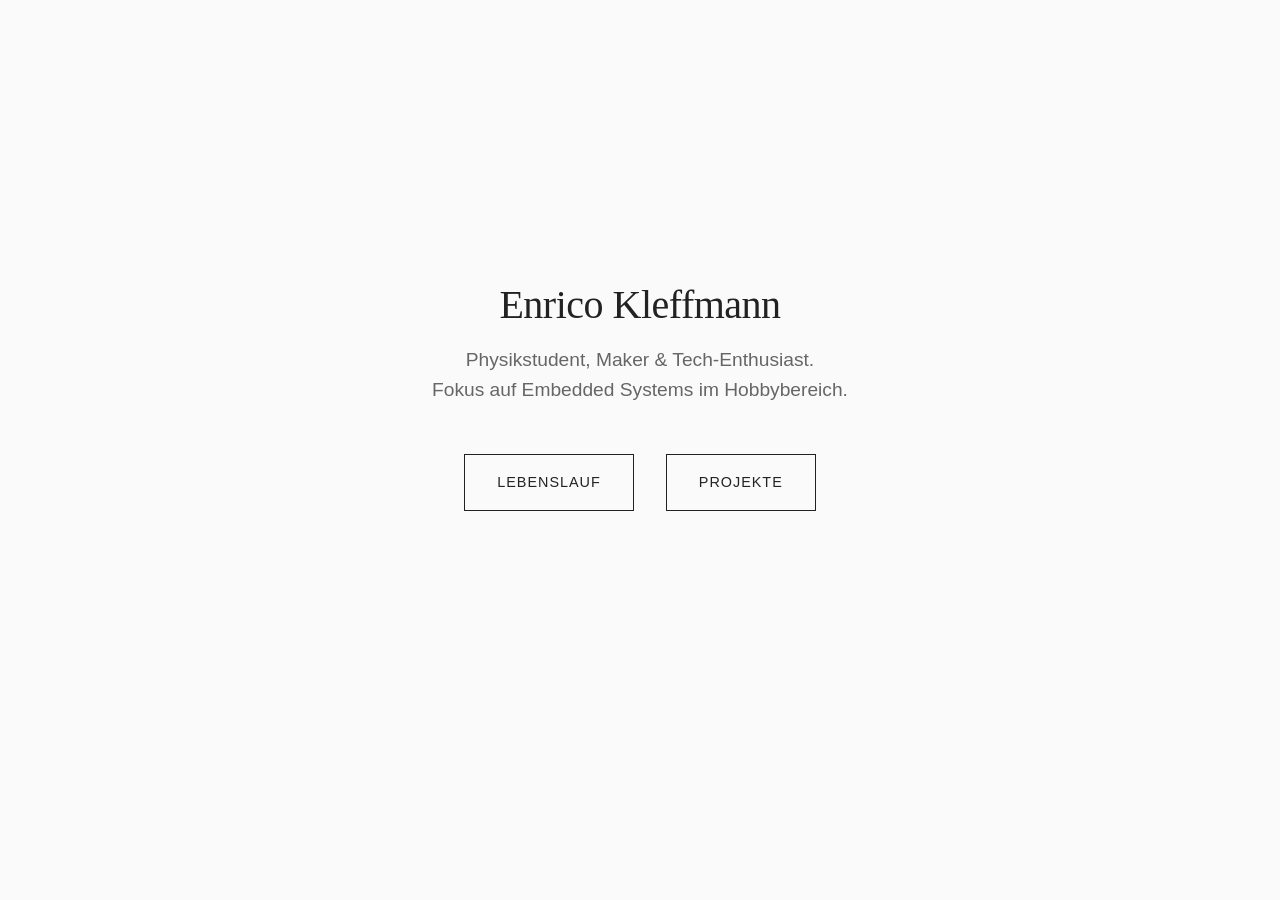
==== index.html @ 2b156b56 "Enhance index.html with meta tags Added meta tags for description, author, and keywords." ====
<!DOCTYPE html>
<html lang="de">
<head>
    <meta name="description" content="Portfolio und Lebenslauf von Enrico Kleffmann. Physik-Student an der TUM, Entwickler und Maker aus Bochum/München.">
    <meta name="author" content="Enrico Kleffmann">
    <meta name="keywords" content="Enrico Kleffmann, Physik, TUM, Student, Lebenslauf, Portfolio, Embedded Systems, Bochum, München">
    <meta charset="UTF-8">
    <meta name="viewport" content="width=device-width, initial-scale=1.0">
    <title>Enrico Kleffmann</title>
    <link rel="stylesheet" href="style.css">
</head>
<body>

    <main class="intro-container">
        <h1>Enrico Kleffmann</h1>
        <p class="intro-text">
            Physikstudent, Maker & Tech-Enthusiast.<br>
            Fokus auf Embedded Systems im Hobbybereich.
        </p>

        <div class="button-group">
            <a href="cv.html" class="btn">Lebenslauf</a>
            <a href="projects.html" class="btn">Projekte</a>
        </div>
    </main>

</body>

</html>
---- style.css ----
/* style.css */
:root {
    --bg-color: #fafafa;      /* Sehr helles Grau */
    --text-color: #222222;    /* Fast Schwarz */
    --accent-color: #666666;  /* Dunkelgrau für Metadaten */
    --border-color: #dddddd;  /* Leichte Linien */
    --font-main: 'Helvetica Neue', Helvetica, Arial, sans-serif;
    --font-serif: 'Georgia', serif; /* Für Überschriften */
}

* {
    box-sizing: border-box;
    margin: 0;
    padding: 0;
}

body {
    background-color: var(--bg-color);
    color: var(--text-color);
    font-family: var(--font-main);
    line-height: 1.6;
    padding: 2rem;
    max-width: 900px;
    margin: 0 auto;
}

/* Typografie */
h1, h2, h3 {
    font-family: var(--font-serif);
    font-weight: normal;
    color: var(--text-color);
}

h1 {
    font-size: 2.5rem;
    margin-bottom: 0.5rem;
    letter-spacing: -0.5px;
}

h2 {
    font-size: 1.5rem;
    margin-top: 3rem;
    margin-bottom: 1.5rem;
    border-bottom: 1px solid var(--text-color);
    padding-bottom: 0.5rem;
}

a {
    color: var(--text-color);
    text-decoration: none;
    border-bottom: 1px solid var(--text-color);
    transition: all 0.2s ease;
}

a:hover {
    color: var(--bg-color);
    background-color: var(--text-color);
}

/* Navigation (Zurück-Button auf Unterseiten) */
nav {
    margin-bottom: 3rem;
}
nav a {
    font-size: 0.9rem;
    text-transform: uppercase;
    letter-spacing: 1px;
    border-bottom: none;
}

/* Intro Page Styles */
.intro-container {
    height: 80vh;
    display: flex;
    flex-direction: column;
    justify-content: center;
    align-items: center;
    text-align: center;
}

.intro-text {
    font-size: 1.2rem;
    color: var(--accent-color);
    max-width: 600px;
    margin-bottom: 3rem;
}

.button-group {
    display: flex;
    gap: 2rem;
}

.btn {
    padding: 1rem 2rem;
    border: 1px solid var(--text-color);
    font-family: var(--font-main);
    text-transform: uppercase;
    letter-spacing: 1px;
    font-size: 0.9rem;
}

/* CV Layout */
.cv-header {
    margin-bottom: 4rem;
}
.cv-sub {
    color: var(--accent-color);
}

.cv-entry {
    display: grid;
    grid-template-columns: 180px 1fr; /* Datum links, Inhalt rechts */
    margin-bottom: 2rem;
    gap: 2rem;
}

.cv-date {
    font-family: 'Courier New', monospace;
    font-size: 0.9rem;
    color: var(--accent-color);
    text-align: right;
}

.cv-content h3 {
    font-size: 1.1rem;
    font-weight: bold;
    font-family: var(--font-main);
    margin-bottom: 0.2rem;
}

.cv-company {
    font-style: italic;
    color: var(--accent-color);
    margin-bottom: 0.5rem;
    display: block;
}

/* Skills Section */
.skills-grid {
    display: grid;
    grid-template-columns: repeat(auto-fit, minmax(250px, 1fr));
    gap: 2rem;
}
.skill-category strong {
    display: block;
    margin-bottom: 0.5rem;
    border-bottom: 1px solid var(--border-color);
}

/* Projects Grid */
.project-grid {
    display: grid;
    grid-template-columns: 1fr;
    gap: 3rem;
}
.project-card {
    border: 1px solid var(--border-color);
    padding: 2rem;
    transition: transform 0.2s ease;
}
.project-card:hover {
    transform: translateY(-5px);
    border-color: var(--text-color);
}

/* Mobile Optimierung */
@media (max-width: 600px) {
    .cv-entry {
        grid-template-columns: 1fr;
        gap: 0.5rem;
    }
    .cv-date {
        text-align: left;
    }
    .button-group {
        flex-direction: column;
    }
}
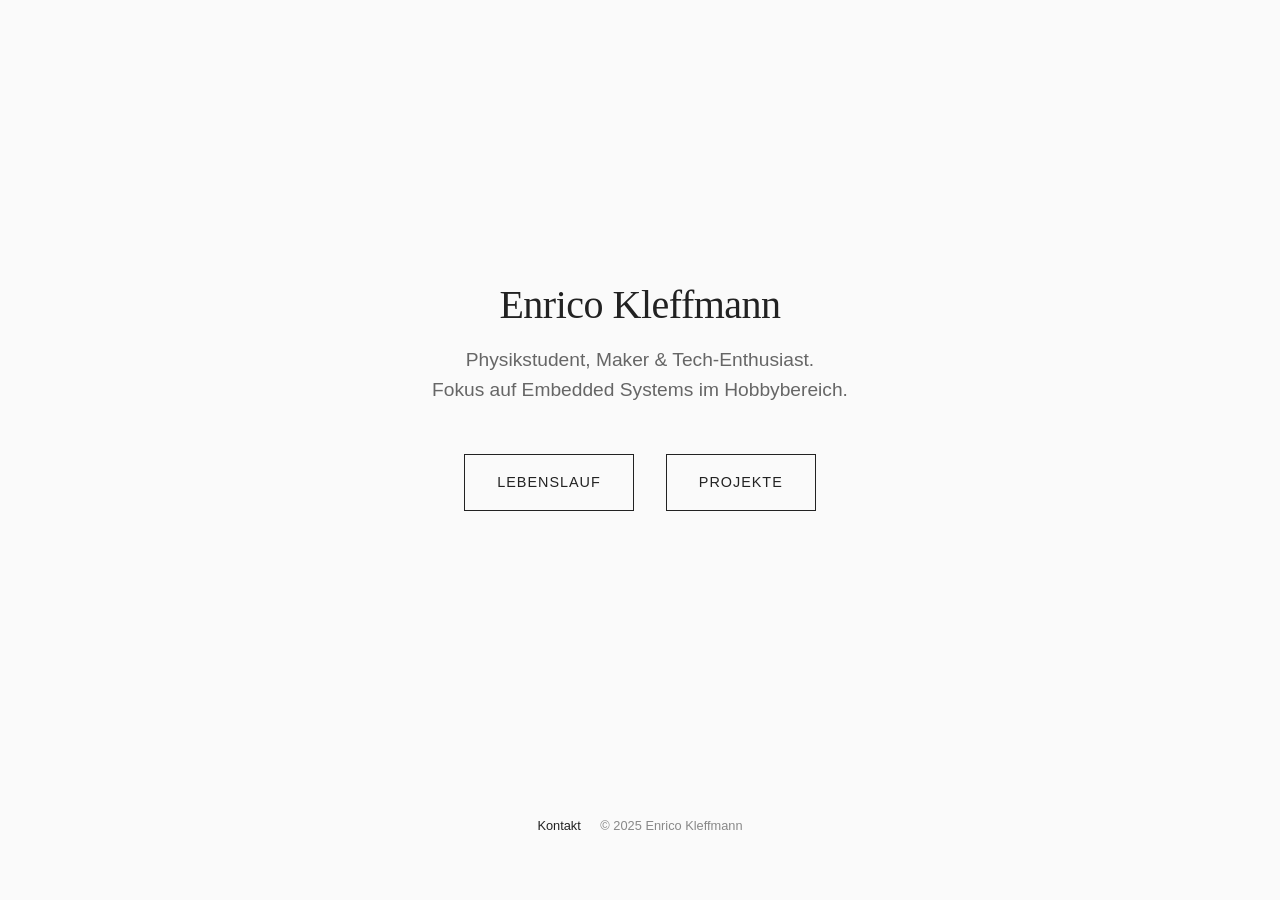
==== commit 866cbe40: "Add footer to index.html with contact info Added footer with contact link and copyright notice." ====
--- a/index.html
+++ b/index.html
@@ -25,5 +25,11 @@
     </main>
 
 </body>
+<footer style="margin-top: 4rem; font-size: 0.8rem; color: #888; text-align: center;">
+        <p>
+            <a href="contact.html" style="margin-right: 1rem; border-bottom: none;">Kontakt</a>
+            &copy; 2025 Enrico Kleffmann
+        </p>
+    </footer>
+</html>
 
-</html>
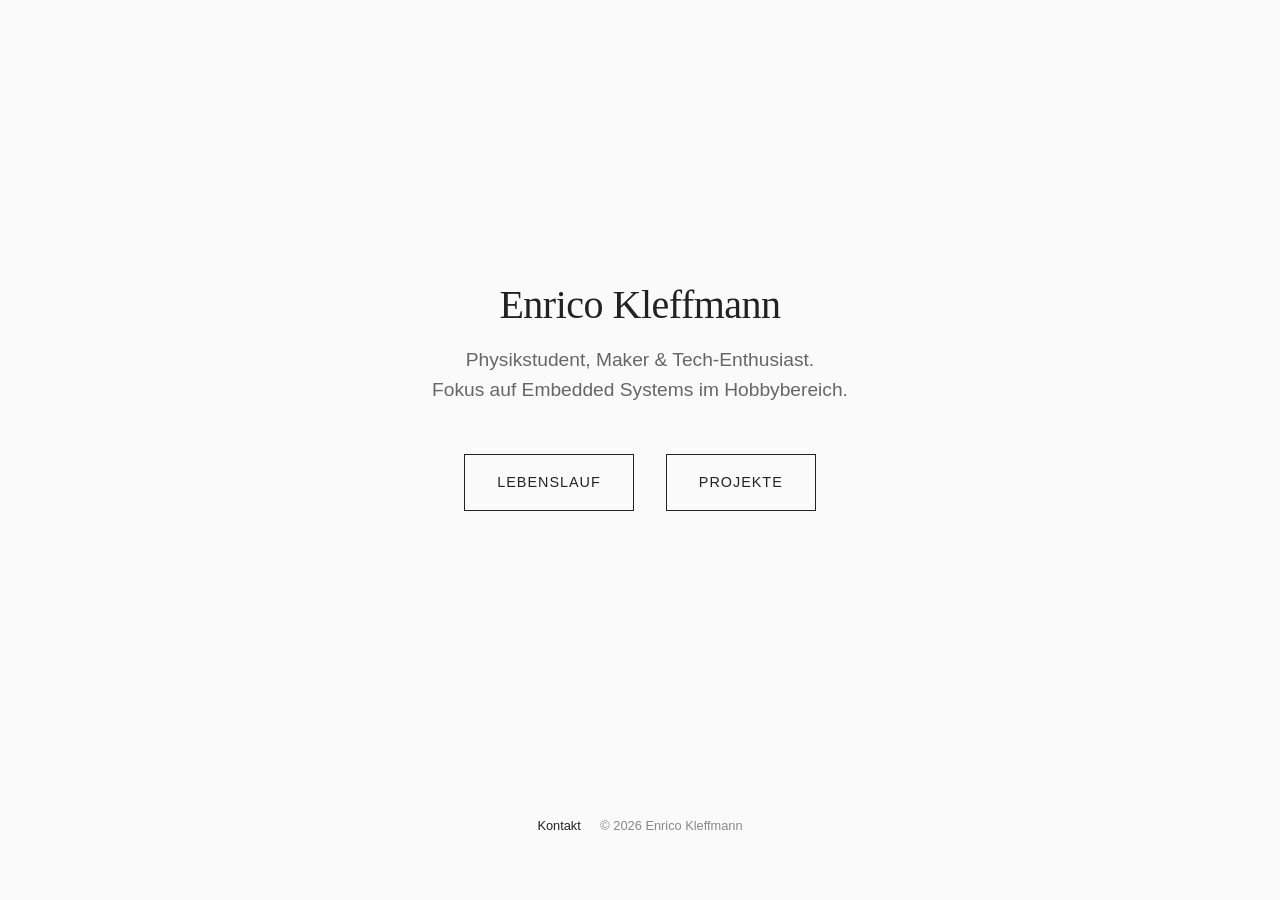
==== commit ed275379: "update" ====
--- a/index.html
+++ b/index.html
@@ -7,6 +7,7 @@
     <meta charset="UTF-8">
     <meta name="viewport" content="width=device-width, initial-scale=1.0">
     <title>Enrico Kleffmann</title>
+    <link rel="icon" type="image/png" href="img/favicon.png">
     <link rel="stylesheet" href="style.css">
 </head>
 <body>
@@ -28,8 +29,9 @@
 <footer style="margin-top: 4rem; font-size: 0.8rem; color: #888; text-align: center;">
         <p>
             <a href="contact.html" style="margin-right: 1rem; border-bottom: none;">Kontakt</a>
-            &copy; 2025 Enrico Kleffmann
+            &copy; 2026 Enrico Kleffmann
         </p>
     </footer>
 </html>
 
+
--- a/style.css
+++ b/style.css
@@ -163,6 +163,59 @@
     border-color: var(--text-color);
 }
 
+/* Kontaktformular Styles */
+.contact-container {
+    max-width: 600px;
+    margin: 0 auto;
+}
+
+.form-group {
+    margin-bottom: 1.5rem;
+}
+
+label {
+    display: block;
+    margin-bottom: 0.5rem;
+    font-weight: bold;
+    font-size: 0.9rem;
+}
+
+input, textarea {
+    width: 100%;
+    padding: 1rem;
+    border: 1px solid var(--border-color);
+    background-color: var(--bg-color);
+    color: var(--text-color);
+    font-family: var(--font-main);
+    font-size: 1rem;
+    transition: border-color 0.2s;
+}
+
+input:focus, textarea:focus {
+    outline: none;
+    border-color: var(--text-color);
+}
+
+textarea {
+    resize: vertical;
+    min-height: 150px;
+}
+
+button[type="submit"] {
+    background-color: var(--text-color);
+    color: var(--bg-color);
+    border: none;
+    padding: 1rem 2rem;
+    font-size: 1rem;
+    cursor: pointer;
+    text-transform: uppercase;
+    letter-spacing: 1px;
+    transition: opacity 0.2s;
+}
+
+button[type="submit"]:hover {
+    opacity: 0.8;
+}
 /* Mobile Optimierung */
 @media (max-width: 600px) {
     .cv-entry {
@@ -175,4 +228,5 @@
     .button-group {
         flex-direction: column;
     }
-}+
+}
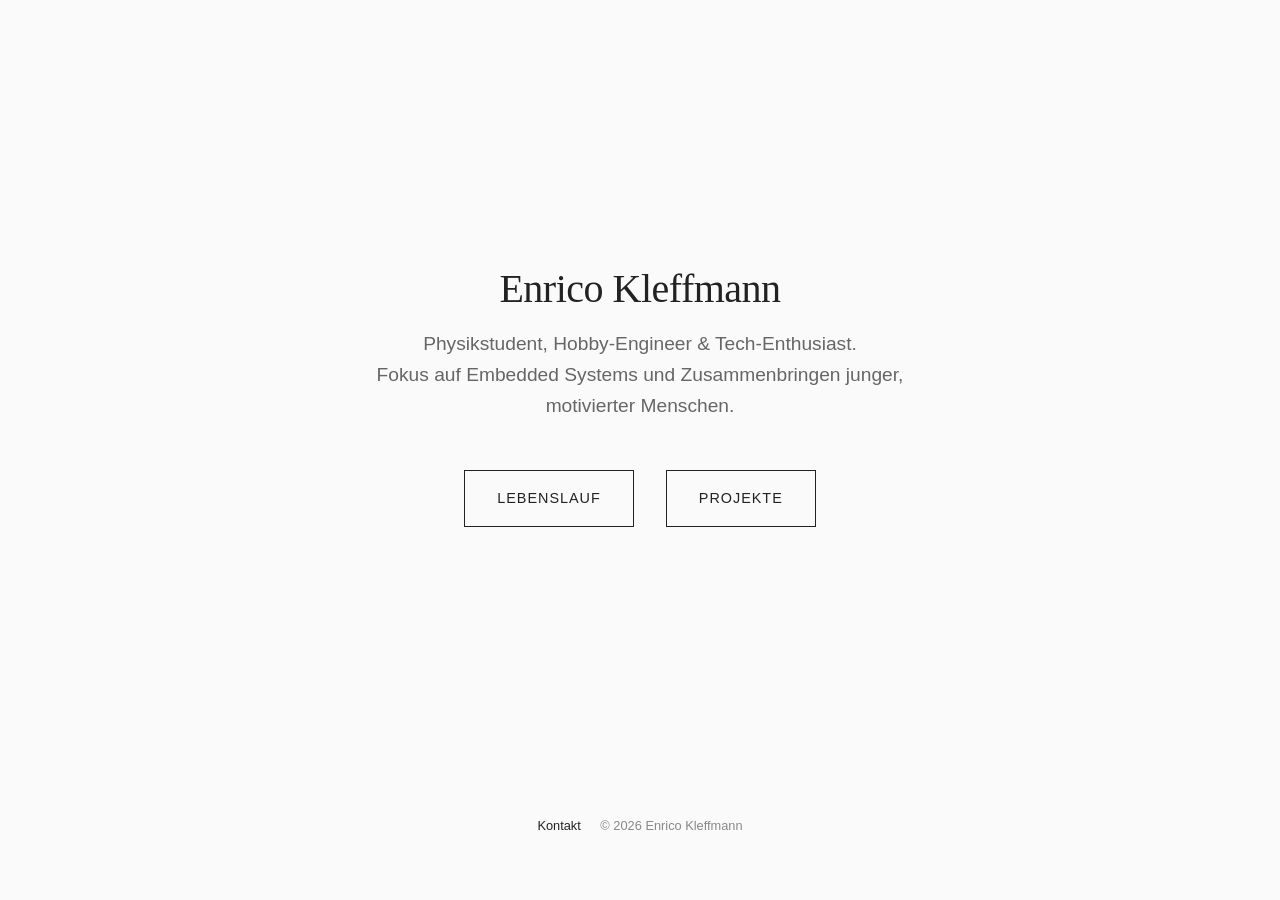
==== commit dbd440ad: "update" ====
--- a/index.html
+++ b/index.html
@@ -15,8 +15,8 @@
     <main class="intro-container">
         <h1>Enrico Kleffmann</h1>
         <p class="intro-text">
-            Physikstudent, Maker & Tech-Enthusiast.<br>
-            Fokus auf Embedded Systems im Hobbybereich.
+            Physikstudent, Hobby-Engineer & Tech-Enthusiast.<br>
+            Fokus auf Embedded Systems und Zusammenbringen junger, motivierter Menschen.
         </p>
 
         <div class="button-group">
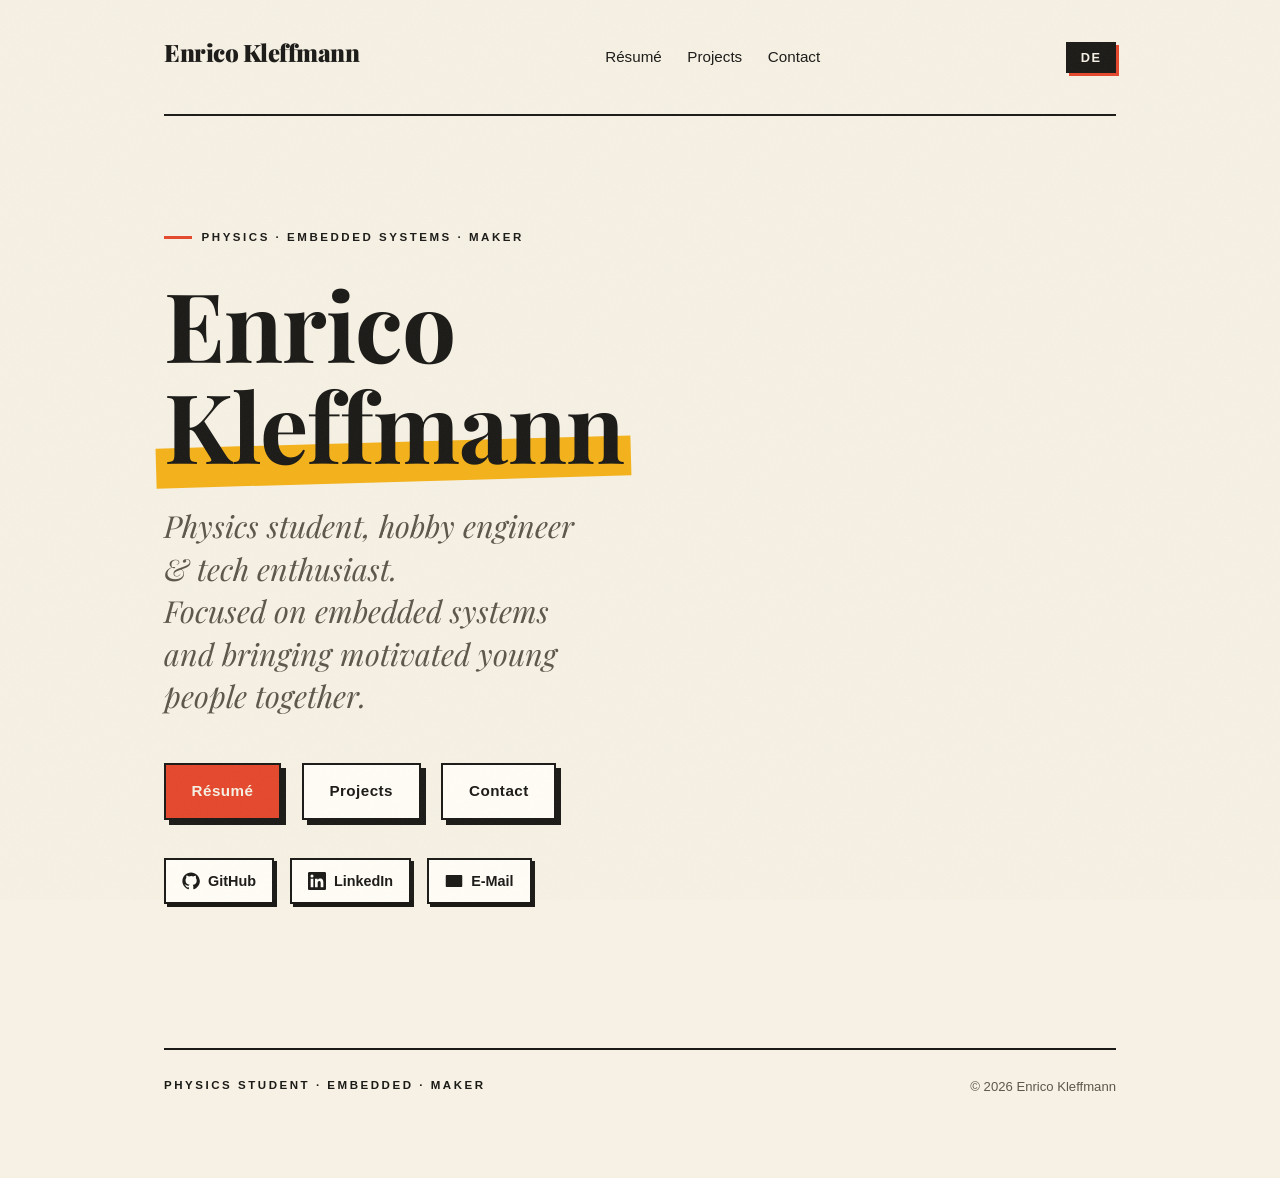
==== commit d4425cde: "update" ====
--- a/index.html
+++ b/index.html
@@ -1,37 +1,68 @@
-<!DOCTYPE html>
-<html lang="de">
-<head>
-    <meta name="description" content="Portfolio und Lebenslauf von Enrico Kleffmann. Physik-Student an der TUM, Entwickler und Maker aus Bochum/München.">
-    <meta name="author" content="Enrico Kleffmann">
-    <meta name="keywords" content="Enrico Kleffmann, Physik, TUM, Student, Lebenslauf, Portfolio, Embedded Systems, Bochum, München">
-    <meta charset="UTF-8">
-    <meta name="viewport" content="width=device-width, initial-scale=1.0">
-    <title>Enrico Kleffmann</title>
-    <link rel="icon" type="image/png" href="img/favicon.png">
-    <link rel="stylesheet" href="style.css">
-</head>
-<body>
-
-    <main class="intro-container">
-        <h1>Enrico Kleffmann</h1>
-        <p class="intro-text">
-            Physikstudent, Hobby-Engineer & Tech-Enthusiast.<br>
-            Fokus auf Embedded Systems und Zusammenbringen junger, motivierter Menschen.
-        </p>
-
-        <div class="button-group">
-            <a href="cv.html" class="btn">Lebenslauf</a>
-            <a href="projects.html" class="btn">Projekte</a>
-        </div>
-    </main>
-
-</body>
-<footer style="margin-top: 4rem; font-size: 0.8rem; color: #888; text-align: center;">
-        <p>
-            <a href="contact.html" style="margin-right: 1rem; border-bottom: none;">Kontakt</a>
-            &copy; 2026 Enrico Kleffmann
-        </p>
-    </footer>
-</html>
-
-
+<!DOCTYPE html>
+<html lang="de">
+<head>
+    <meta charset="UTF-8">
+    <meta name="viewport" content="width=device-width, initial-scale=1.0">
+    <title>Enrico Kleffmann</title>
+    <meta name="description" content="Portfolio and résumé of Enrico Kleffmann. Physics student at TUM, developer and maker from Bochum / Munich. Portfolio und Lebenslauf von Enrico Kleffmann.">
+    <meta name="author" content="Enrico Kleffmann">
+    <meta name="keywords" content="Enrico Kleffmann, Physics, TUM, Student, Résumé, Lebenslauf, Portfolio, Embedded Systems, Bochum, München, Munich">
+    <link rel="icon" type="image/png" href="img/favicon.png">
+    <link rel="preconnect" href="https://fonts.googleapis.com">
+    <link rel="preconnect" href="https://fonts.gstatic.com" crossorigin>
+    <link href="https://fonts.googleapis.com/css2?family=Playfair+Display:ital,wght@0,500;0,700;0,900;1,500;1,700;1,900&display=swap" rel="stylesheet">
+    <link rel="stylesheet" href="style.css">
+    <script src="i18n.js" defer></script>
+</head>
+<body>
+    <div class="scroll-progress"></div>
+
+    <header class="topbar">
+        <a href="index.html" class="brand">Enrico&nbsp;Kleffmann</a>
+        <nav>
+            <a href="cv.html" data-i18n="nav.cv">Lebenslauf</a>
+            <a href="projects.html" data-i18n="nav.projects">Projekte</a>
+            <a href="contact.html" data-i18n="nav.contact">Kontakt</a>
+        </nav>
+        <div class="controls">
+            <button id="langToggle" class="lang-toggle" aria-label="Switch language">EN</button>
+        </div>
+    </header>
+
+    <main class="hero">
+        <p class="eyebrow label reveal" data-i18n="hero.eyebrow">Physik · Embedded Systems · Maker</p>
+        <h1 class="reveal s1">Enrico <span class="mark">Kleffmann</span></h1>
+        <p class="intro-text reveal s2" data-i18n-html="hero.tagline">
+            Physikstudent, Hobby-Engineer &amp; Tech-Enthusiast.<br>
+            Fokus auf Embedded Systems und das Zusammenbringen junger, motivierter Menschen.
+        </p>
+
+        <div class="button-group reveal s3">
+            <a href="cv.html" class="btn primary" data-i18n="btn.cv">Lebenslauf</a>
+            <a href="projects.html" class="btn" data-i18n="btn.projects">Projekte</a>
+            <a href="contact.html" class="btn" data-i18n="btn.contact">Kontakt</a>
+        </div>
+
+        <div class="socials reveal s4">
+            <a class="social-link" href="https://github.com/Equero3008" target="_blank" rel="noopener">
+                <svg viewBox="0 0 24 24" aria-hidden="true"><path d="M12 .5C5.7.5.5 5.7.5 12c0 5.1 3.3 9.4 7.9 10.9.6.1.8-.2.8-.5v-2c-3.2.7-3.9-1.4-3.9-1.4-.5-1.3-1.3-1.7-1.3-1.7-1.1-.7.1-.7.1-.7 1.2.1 1.8 1.2 1.8 1.2 1 .9 2.8.6 3.4.3.1-.7.4-1.2.7-1.5-2.6-.3-5.3-1.3-5.3-5.7 0-1.3.5-2.3 1.2-3.1-.1-.3-.5-1.5.1-3.1 0 0 1-.3 3.3 1.2a11.5 11.5 0 0 1 6 0C17.3 4.7 18.3 5 18.3 5c.6 1.6.2 2.8.1 3.1.8.8 1.2 1.8 1.2 3.1 0 4.4-2.7 5.4-5.3 5.7.4.4.8 1.1.8 2.2v3.3c0 .3.2.6.8.5 4.6-1.5 7.9-5.8 7.9-10.9C23.5 5.7 18.3.5 12 .5z"/></svg>
+                GitHub
+            </a>
+            <a class="social-link" href="https://www.linkedin.com/in/enrico-kleffmann" target="_blank" rel="noopener">
+                <svg viewBox="0 0 24 24" aria-hidden="true"><path d="M20.45 20.45h-3.55v-5.57c0-1.33-.02-3.04-1.85-3.04-1.85 0-2.13 1.45-2.13 2.94v5.67H9.36V9h3.41v1.56h.05c.48-.9 1.64-1.85 3.37-1.85 3.6 0 4.27 2.37 4.27 5.45v6.29zM5.34 7.43a2.06 2.06 0 1 1 0-4.12 2.06 2.06 0 0 1 0 4.12zM7.12 20.45H3.56V9h3.56v11.45zM22.22 0H1.77C.79 0 0 .77 0 1.72v20.56C0 23.23.79 24 1.77 24h20.45c.98 0 1.78-.77 1.78-1.72V1.72C24 .77 23.2 0 22.22 0z"/></svg>
+                LinkedIn
+            </a>
+            <a class="social-link" href="mailto:business.enrico.kleffmann@gmail.com">
+                <svg viewBox="0 0 24 24" aria-hidden="true"><path d="M2 4h20a1 1 0 0 1 1 1v14a1 1 0 0 1-1 1H2a1 1 0 0 1-1-1V5a1 1 0 0 1 1-1zm10 7L3.3 5.5 12 11l8.7-5.5L12 11z"/></svg>
+                E-Mail
+            </a>
+        </div>
+    </main>
+
+    <footer>
+        <span class="label" data-i18n="footer.tagline">Physik-Student · Embedded · Maker</span>
+        <span>© 2026 Enrico Kleffmann</span>
+    </footer>
+
+</body>
+</html>
--- a/style.css
+++ b/style.css
@@ -1,232 +1,410 @@
-/* style.css */
-:root {
-    --bg-color: #fafafa;      /* Sehr helles Grau */
-    --text-color: #222222;    /* Fast Schwarz */
-    --accent-color: #666666;  /* Dunkelgrau für Metadaten */
-    --border-color: #dddddd;  /* Leichte Linien */
-    --font-main: 'Helvetica Neue', Helvetica, Arial, sans-serif;
-    --font-serif: 'Georgia', serif; /* Für Überschriften */
-}
-
-* {
-    box-sizing: border-box;
-    margin: 0;
-    padding: 0;
-}
-
-body {
-    background-color: var(--bg-color);
-    color: var(--text-color);
-    font-family: var(--font-main);
-    line-height: 1.6;
-    padding: 2rem;
-    max-width: 900px;
-    margin: 0 auto;
-}
-
-/* Typografie */
-h1, h2, h3 {
-    font-family: var(--font-serif);
-    font-weight: normal;
-    color: var(--text-color);
-}
-
-h1 {
-    font-size: 2.5rem;
-    margin-bottom: 0.5rem;
-    letter-spacing: -0.5px;
-}
-
-h2 {
-    font-size: 1.5rem;
-    margin-top: 3rem;
-    margin-bottom: 1.5rem;
-    border-bottom: 1px solid var(--text-color);
-    padding-bottom: 0.5rem;
-}
-
-a {
-    color: var(--text-color);
-    text-decoration: none;
-    border-bottom: 1px solid var(--text-color);
-    transition: all 0.2s ease;
-}
-
-a:hover {
-    color: var(--bg-color);
-    background-color: var(--text-color);
-}
-
-/* Navigation (Zurück-Button auf Unterseiten) */
-nav {
-    margin-bottom: 3rem;
-}
-nav a {
-    font-size: 0.9rem;
-    text-transform: uppercase;
-    letter-spacing: 1px;
-    border-bottom: none;
-}
-
-/* Intro Page Styles */
-.intro-container {
-    height: 80vh;
-    display: flex;
-    flex-direction: column;
-    justify-content: center;
-    align-items: center;
-    text-align: center;
-}
-
-.intro-text {
-    font-size: 1.2rem;
-    color: var(--accent-color);
-    max-width: 600px;
-    margin-bottom: 3rem;
-}
-
-.button-group {
-    display: flex;
-    gap: 2rem;
-}
-
-.btn {
-    padding: 1rem 2rem;
-    border: 1px solid var(--text-color);
-    font-family: var(--font-main);
-    text-transform: uppercase;
-    letter-spacing: 1px;
-    font-size: 0.9rem;
-}
-
-/* CV Layout */
-.cv-header {
-    margin-bottom: 4rem;
-}
-.cv-sub {
-    color: var(--accent-color);
-}
-
-.cv-entry {
-    display: grid;
-    grid-template-columns: 180px 1fr; /* Datum links, Inhalt rechts */
-    margin-bottom: 2rem;
-    gap: 2rem;
-}
-
-.cv-date {
-    font-family: 'Courier New', monospace;
-    font-size: 0.9rem;
-    color: var(--accent-color);
-    text-align: right;
-}
-
-.cv-content h3 {
-    font-size: 1.1rem;
-    font-weight: bold;
-    font-family: var(--font-main);
-    margin-bottom: 0.2rem;
-}
-
-.cv-company {
-    font-style: italic;
-    color: var(--accent-color);
-    margin-bottom: 0.5rem;
-    display: block;
-}
-
-/* Skills Section */
-.skills-grid {
-    display: grid;
-    grid-template-columns: repeat(auto-fit, minmax(250px, 1fr));
-    gap: 2rem;
-}
-.skill-category strong {
-    display: block;
-    margin-bottom: 0.5rem;
-    border-bottom: 1px solid var(--border-color);
-}
-
-/* Projects Grid */
-.project-grid {
-    display: grid;
-    grid-template-columns: 1fr;
-    gap: 3rem;
-}
-.project-card {
-    border: 1px solid var(--border-color);
-    padding: 2rem;
-    transition: transform 0.2s ease;
-}
-.project-card:hover {
-    transform: translateY(-5px);
-    border-color: var(--text-color);
-}
-
-/* Kontaktformular Styles */
-.contact-container {
-    max-width: 600px;
-    margin: 0 auto;
-}
-
-.form-group {
-    margin-bottom: 1.5rem;
-}
-
-label {
-    display: block;
-    margin-bottom: 0.5rem;
-    font-weight: bold;
-    font-size: 0.9rem;
-}
-
-input, textarea {
-    width: 100%;
-    padding: 1rem;
-    border: 1px solid var(--border-color);
-    background-color: var(--bg-color);
-    color: var(--text-color);
-    font-family: var(--font-main);
-    font-size: 1rem;
-    transition: border-color 0.2s;
-}
-
-input:focus, textarea:focus {
-    outline: none;
-    border-color: var(--text-color);
-}
-
-textarea {
-    resize: vertical;
-    min-height: 150px;
-}
-
-button[type="submit"] {
-    background-color: var(--text-color);
-    color: var(--bg-color);
-    border: none;
-    padding: 1rem 2rem;
-    font-size: 1rem;
-    cursor: pointer;
-    text-transform: uppercase;
-    letter-spacing: 1px;
-    transition: opacity 0.2s;
-}
-
-button[type="submit"]:hover {
-    opacity: 0.8;
-}
-/* Mobile Optimierung */
-@media (max-width: 600px) {
-    .cv-entry {
-        grid-template-columns: 1fr;
-        gap: 0.5rem;
-    }
-    .cv-date {
-        text-align: left;
-    }
-    .button-group {
-        flex-direction: column;
-    }
-
-}
+/* ============================================================
+   Enrico Kleffmann — Portfolio
+   Editorial / risograph print look. Static, bilingual (DE/EN).
+   Warm paper, classic serif headlines, flat punchy colours,
+   hard offset shadows, marker highlights, scroll-draw motion.
+   ============================================================ */
+
+:root {
+    --ink:    #1b1a17;
+    --paper:  #f6f1e4;   /* warm cream paper */
+    --card:   #fffdf6;
+    --muted:  #5d574a;
+    --line:   #e2d9c4;
+
+    /* Flat riso palette */
+    --red:    #e5482d;
+    --blue:   #2b50e0;
+    --yellow: #f4b21a;
+    --green:  #1f9d57;
+
+    --accent: var(--red);
+
+    --font-display: 'Playfair Display', Georgia, 'Times New Roman', serif;
+    --font-body: 'Helvetica Neue', Helvetica, Arial, sans-serif;
+
+    --maxw: 1000px;
+}
+
+* { box-sizing: border-box; margin: 0; padding: 0; }
+html { scroll-behavior: smooth; }
+
+body {
+    background-color: var(--paper);
+    color: var(--ink);
+    font-family: var(--font-body);
+    line-height: 1.7;
+    padding: 0 1.5rem 5rem;
+    max-width: var(--maxw);
+    margin: 0 auto;
+    -webkit-font-smoothing: antialiased;
+}
+
+/* Paper grain overlay */
+body::after {
+    content: "";
+    position: fixed;
+    inset: 0;
+    z-index: 9999;
+    pointer-events: none;
+    opacity: .045;
+    background-image: url("data:image/svg+xml,%3Csvg xmlns='http://www.w3.org/2000/svg' width='160' height='160'%3E%3Cfilter id='n'%3E%3CfeTurbulence type='fractalNoise' baseFrequency='0.85' numOctaves='3'/%3E%3C/filter%3E%3Crect width='100%25' height='100%25' filter='url(%23n)'/%3E%3C/svg%3E");
+}
+
+/* Scroll progress bar */
+.scroll-progress {
+    position: fixed;
+    top: 0; left: 0;
+    height: 4px; width: 0%;
+    background: var(--red);
+    z-index: 10000;
+}
+
+/* ---------- Typography ---------- */
+h1, h2, h3 { font-family: var(--font-display); font-weight: 700; line-height: 1.06; }
+
+h1 {
+    font-size: clamp(3rem, 9vw, 6rem);
+    letter-spacing: -1px;
+    margin-bottom: .4rem;
+}
+.serif-italic { font-style: italic; font-weight: 500; }
+
+/* Marker highlight behind a word */
+.mark { position: relative; white-space: nowrap; }
+.mark::before {
+    content: "";
+    position: absolute;
+    left: -.08em; right: -.08em; bottom: .06em;
+    height: .42em;
+    background: var(--yellow);
+    transform: rotate(-1.6deg);
+    z-index: -1;
+}
+.mark.blue::before { background: var(--blue); opacity: .35; }
+.mark.green::before { background: var(--green); opacity: .35; }
+
+/* Editorial labels (replaces the mono look) */
+.label {
+    font-family: var(--font-body);
+    text-transform: uppercase;
+    letter-spacing: .22em;
+    font-size: .72rem;
+    font-weight: 700;
+}
+
+/* Links: hand-drawn underline that draws in */
+a {
+    color: var(--ink);
+    text-decoration: none;
+    background-image: linear-gradient(var(--accent), var(--accent));
+    background-repeat: no-repeat;
+    background-size: 0% 2px;
+    background-position: 0 100%;
+    transition: background-size .3s ease;
+    padding-bottom: 1px;
+}
+a:hover { background-size: 100% 2px; }
+
+/* ---------- Top bar ---------- */
+.topbar {
+    display: flex;
+    justify-content: space-between;
+    align-items: baseline;
+    gap: 1rem;
+    padding: 2rem 0 2.5rem;
+    border-bottom: 2px solid var(--ink);
+    margin-bottom: 3.5rem;
+    flex-wrap: wrap;
+}
+.brand {
+    font-family: var(--font-display);
+    font-size: 1.5rem;
+    font-weight: 900;
+    letter-spacing: -.5px;
+    background-image: none;
+}
+.topbar nav { display: flex; gap: 1.6rem; align-items: baseline; }
+.topbar nav a { font-family: var(--font-body); font-size: .95rem; }
+
+.controls { display: flex; gap: .6rem; align-items: center; }
+.lang-toggle {
+    font-family: var(--font-body);
+    font-weight: 700;
+    font-size: .8rem;
+    letter-spacing: .12em;
+    background: var(--ink);
+    color: var(--paper);
+    border: none;
+    padding: .5rem .9rem;
+    cursor: pointer;
+    background-image: none;
+    box-shadow: 3px 3px 0 var(--red);
+    transition: transform .12s ease, box-shadow .12s ease;
+}
+.lang-toggle:hover { transform: translate(-2px,-2px); box-shadow: 5px 5px 0 var(--blue); }
+
+/* ---------- Hero ---------- */
+.hero { padding: 3rem 0 4rem; }
+.hero .eyebrow {
+    display: inline-flex; align-items: center; gap: .6rem;
+    color: var(--ink); margin-bottom: 1.6rem;
+}
+.hero .eyebrow::before {
+    content: ""; width: 28px; height: 3px; background: var(--red);
+}
+.hero h1 { max-width: 12ch; }
+.hero .intro-text {
+    font-family: var(--font-display);
+    font-style: italic;
+    font-size: clamp(1.25rem, 3vw, 1.9rem);
+    color: var(--muted);
+    max-width: 26ch;
+    margin: 1.8rem 0 2.8rem;
+    line-height: 1.4;
+}
+
+.button-group { display: flex; gap: 1.3rem; flex-wrap: wrap; }
+
+/* Buttons: rectangular, hard offset shadow (print registration) */
+.btn {
+    font-family: var(--font-body);
+    font-weight: 700;
+    font-size: .95rem;
+    letter-spacing: .03em;
+    padding: .85rem 1.6rem;
+    border: 2px solid var(--ink);
+    background: var(--card);
+    background-image: none;
+    box-shadow: 5px 5px 0 var(--ink);
+    transition: transform .12s ease, box-shadow .12s ease;
+}
+.btn:hover { transform: translate(-3px,-3px); box-shadow: 8px 8px 0 var(--accent); }
+.btn.primary { background: var(--red); color: var(--paper); border-color: var(--ink); }
+.btn.primary:hover { box-shadow: 8px 8px 0 var(--ink); }
+
+/* ---------- Section heads with numbers ---------- */
+.section-head { display: flex; align-items: baseline; gap: 1rem; margin: 4.5rem 0 2rem; }
+.sec-num {
+    font-family: var(--font-display);
+    font-weight: 900;
+    font-style: italic;
+    font-size: 1.4rem;
+    color: var(--accent);
+}
+.section-head h2 {
+    font-size: clamp(1.7rem, 3.5vw, 2.4rem);
+    position: relative;
+}
+.section-head h2::after {
+    content: "";
+    display: block;
+    height: 3px;
+    width: 0;
+    margin-top: .3rem;
+    background: var(--accent);
+    transition: width .8s ease .15s;
+}
+.section-head.in h2::after { width: 100%; }
+
+/* Section accent colours */
+.accent-red    { --accent: var(--red); }
+.accent-blue   { --accent: var(--blue); }
+.accent-yellow { --accent: var(--yellow); }
+.accent-green  { --accent: var(--green); }
+
+/* ---------- Reveal on scroll ---------- */
+.reveal { opacity: 0; transform: translateY(28px); transition: opacity .6s ease, transform .6s ease; }
+.reveal.in { opacity: 1; transform: none; }
+.reveal-left { opacity: 0; transform: translateX(-32px); transition: opacity .6s ease, transform .6s ease; }
+.reveal-left.in { opacity: 1; transform: none; }
+/* stagger inside grids/sections */
+.in.s1 { transition-delay: .05s; }
+.in.s2 { transition-delay: .12s; }
+.in.s3 { transition-delay: .19s; }
+.in.s4 { transition-delay: .26s; }
+.in.s5 { transition-delay: .33s; }
+
+/* ---------- CV ---------- */
+.cv-header { margin-bottom: 1rem; }
+.cv-sub { font-family: var(--font-display); font-style: italic; font-size: 1.15rem; color: var(--muted); }
+
+.cv-entry {
+    display: grid;
+    grid-template-columns: 150px 1fr;
+    gap: 1.6rem;
+    padding: 1.3rem 1.5rem;
+    margin-bottom: 1.1rem;
+    background: var(--card);
+    border: 2px solid var(--ink);
+    border-left: 7px solid var(--accent);
+    box-shadow: 4px 4px 0 rgba(27,26,23,.12);
+    transition: transform .14s ease, box-shadow .14s ease;
+}
+.cv-entry:hover { transform: translate(-3px,-3px); box-shadow: 8px 8px 0 var(--accent); }
+.cv-date {
+    font-family: var(--font-body);
+    font-weight: 700;
+    text-transform: uppercase;
+    letter-spacing: .1em;
+    font-size: .72rem;
+    color: var(--accent);
+    padding-top: .35rem;
+}
+.cv-content h3 { font-family: var(--font-display); font-size: 1.3rem; margin-bottom: .1rem; }
+.cv-company { font-style: italic; color: var(--muted); display: block; margin-bottom: .5rem; font-size: .98rem; }
+.cv-content p { color: var(--muted); }
+
+/* Skills */
+.skills-grid { display: grid; grid-template-columns: repeat(auto-fit, minmax(230px, 1fr)); gap: 1.2rem; }
+.skill-category {
+    background: var(--card);
+    border: 2px solid var(--ink);
+    padding: 1.4rem;
+    box-shadow: 4px 4px 0 rgba(27,26,23,.12);
+    transition: transform .14s ease, box-shadow .14s ease;
+}
+.skill-category:hover { transform: translate(-3px,-3px); box-shadow: 8px 8px 0 var(--accent); }
+.skill-category strong {
+    display: block; margin-bottom: .6rem;
+    font-family: var(--font-display); font-size: 1.15rem; font-weight: 700;
+}
+.skill-category p { color: var(--muted); font-size: .95rem; }
+
+/* ---------- Projects ---------- */
+.lead { font-family: var(--font-display); font-style: italic; color: var(--muted); font-size: 1.3rem; max-width: 34ch; margin: .8rem 0 1rem; line-height: 1.4; }
+
+/* Featured / flagship project */
+.featured-card {
+    --accent: var(--blue);
+    position: relative;
+    background: var(--card);
+    border: 2px solid var(--ink);
+    box-shadow: 8px 8px 0 var(--blue);
+    padding: 2.4rem 2.2rem;
+    margin: 2rem 0 2.6rem;
+    transition: transform .14s ease, box-shadow .14s ease;
+}
+.featured-card:hover { transform: translate(-4px,-4px); box-shadow: 13px 13px 0 var(--blue); }
+.featured-badge {
+    display: inline-block;
+    background: var(--red);
+    color: var(--paper);
+    padding: .4rem .85rem;
+    margin-bottom: 1.1rem;
+    box-shadow: 3px 3px 0 var(--ink);
+}
+.featured-card h2 { font-size: clamp(2rem, 5.5vw, 3.1rem); line-height: 1.05; margin-bottom: .2rem; }
+.featured-card p { color: var(--muted); max-width: 62ch; }
+.featured-link { font-weight: 700; font-size: 1.02rem; }
+
+.project-grid { display: grid; grid-template-columns: repeat(auto-fit, minmax(290px, 1fr)); gap: 1.6rem; }
+.project-card {
+    background: var(--card);
+    border: 2px solid var(--ink);
+    padding: 1.8rem;
+    box-shadow: 5px 5px 0 rgba(27,26,23,.14);
+    transition: transform .14s ease, box-shadow .14s ease;
+}
+.project-card:nth-child(4n+1) { --accent: var(--red); }
+.project-card:nth-child(4n+2) { --accent: var(--blue); }
+.project-card:nth-child(4n+3) { --accent: var(--green); }
+.project-card:nth-child(4n+4) { --accent: var(--yellow); }
+.project-card:hover { transform: translate(-4px,-4px); box-shadow: 10px 10px 0 var(--accent); }
+.project-card h3 { font-size: 1.5rem; margin-bottom: .1rem; }
+.project-meta {
+    font-family: var(--font-body); font-weight: 700; text-transform: uppercase;
+    letter-spacing: .1em; font-size: .72rem; color: var(--accent); margin: .3rem 0 1rem;
+}
+.project-card p { color: var(--muted); }
+.tags { display: flex; flex-wrap: wrap; gap: .55rem; margin-top: 1.3rem; }
+.tag {
+    font-size: .74rem; font-weight: 700;
+    padding: .25rem .65rem;
+    background: var(--paper);
+    border: 1.5px solid var(--ink);
+    box-shadow: 2px 2px 0 var(--ink);
+}
+.tags .tag:nth-child(2n) { transform: rotate(-1.5deg); }
+.tags .tag:nth-child(3n) { transform: rotate(1.5deg); }
+.project-links { margin-top: 1.3rem; }
+.project-links a { font-weight: 700; font-size: .85rem; }
+
+/* ---------- Contact ---------- */
+.contact-container { max-width: 620px; }
+.form-group { margin-bottom: 1.4rem; }
+label { display: block; margin-bottom: .5rem; font-weight: 700; text-transform: uppercase; letter-spacing: .1em; font-size: .74rem; }
+input, textarea {
+    width: 100%;
+    padding: .9rem 1rem;
+    border: 2px solid var(--ink);
+    background: var(--card);
+    color: var(--ink);
+    font-family: var(--font-body);
+    font-size: 1rem;
+    box-shadow: 4px 4px 0 rgba(27,26,23,.1);
+    transition: box-shadow .14s ease, transform .14s ease;
+}
+input:focus, textarea:focus { outline: none; box-shadow: 5px 5px 0 var(--blue); transform: translate(-1px,-1px); }
+textarea { resize: vertical; min-height: 160px; }
+button[type="submit"] {
+    background: var(--red);
+    color: var(--paper);
+    border: 2px solid var(--ink);
+    padding: .9rem 1.8rem;
+    font-family: var(--font-body);
+    font-weight: 700;
+    font-size: .95rem;
+    letter-spacing: .03em;
+    cursor: pointer;
+    box-shadow: 5px 5px 0 var(--ink);
+    transition: transform .12s ease, box-shadow .12s ease;
+}
+button[type="submit"]:hover { transform: translate(-3px,-3px); box-shadow: 8px 8px 0 var(--blue); }
+
+/* ---------- Socials ---------- */
+.socials { display: flex; gap: 1rem; margin-top: 2.4rem; flex-wrap: wrap; }
+.social-link {
+    display: inline-flex; align-items: center; gap: .5rem;
+    font-weight: 700; font-size: .9rem;
+    padding: .55rem 1rem;
+    border: 2px solid var(--ink);
+    background: var(--card);
+    background-image: none;
+    box-shadow: 3px 3px 0 var(--ink);
+    transition: transform .12s ease, box-shadow .12s ease;
+}
+.social-link:hover { transform: translate(-3px,-3px); }
+.social-link:nth-child(1):hover { box-shadow: 6px 6px 0 var(--ink); }
+.social-link:nth-child(2):hover { box-shadow: 6px 6px 0 var(--blue); }
+.social-link:nth-child(3):hover { box-shadow: 6px 6px 0 var(--red); }
+.social-link svg { width: 18px; height: 18px; fill: currentColor; }
+
+/* ---------- Footer ---------- */
+footer {
+    margin-top: 5rem;
+    padding-top: 1.6rem;
+    border-top: 2px solid var(--ink);
+    font-size: .82rem;
+    color: var(--muted);
+    display: flex;
+    justify-content: space-between;
+    flex-wrap: wrap;
+    gap: .5rem;
+}
+footer .label { color: var(--ink); }
+
+/* ---------- Mobile ---------- */
+@media (max-width: 640px) {
+    .cv-entry { grid-template-columns: 1fr; gap: .4rem; }
+    .button-group { flex-direction: column; align-items: stretch; }
+    .btn { text-align: center; }
+    .topbar { padding: 1.4rem 0 1.6rem; }
+    .topbar nav { gap: 1.1rem; }
+}
+
+@media (prefers-reduced-motion: reduce) {
+    *, *::before, *::after { animation: none !important; transition: none !important; }
+    .reveal, .reveal-left { opacity: 1; transform: none; }
+    .section-head h2::after { width: 100%; }
+}
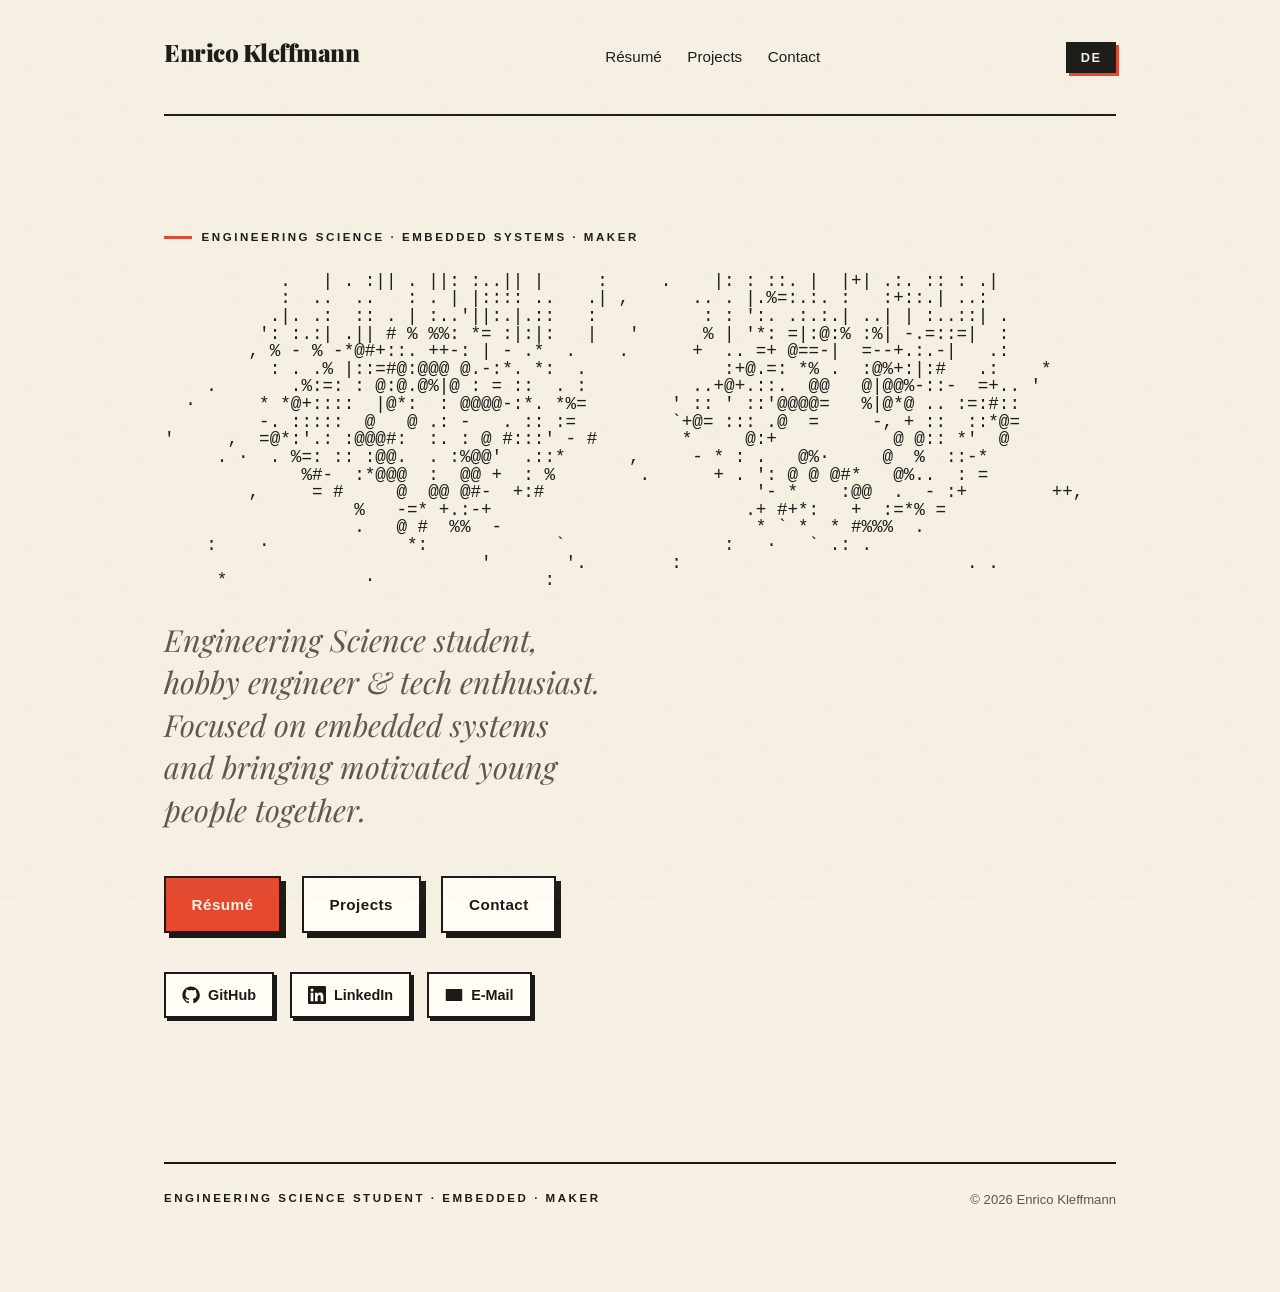
==== commit bf9ba8e8: "Switch to Engineering Science and add ASCII name animation to hero Co-Authored-By: Claude Sonnet 5.5" ====
--- a/index.html
+++ b/index.html
@@ -4,15 +4,19 @@
     <meta charset="UTF-8">
     <meta name="viewport" content="width=device-width, initial-scale=1.0">
     <title>Enrico Kleffmann</title>
-    <meta name="description" content="Portfolio and résumé of Enrico Kleffmann. Physics student at TUM, developer and maker from Bochum / Munich. Portfolio und Lebenslauf von Enrico Kleffmann.">
+    <meta name="description" content="Portfolio and résumé of Enrico Kleffmann. Engineering Science student at TUM, developer and maker from Bochum / Munich. Portfolio und Lebenslauf von Enrico Kleffmann.">
     <meta name="author" content="Enrico Kleffmann">
-    <meta name="keywords" content="Enrico Kleffmann, Physics, TUM, Student, Résumé, Lebenslauf, Portfolio, Embedded Systems, Bochum, München, Munich">
-    <link rel="icon" type="image/png" href="img/favicon.png">
+    <meta name="keywords" content="Enrico Kleffmann, Engineering Science, TUM, Student, Résumé, Lebenslauf, Portfolio, Embedded Systems, Bochum, München, Munich">
+    <link rel="icon" type="image/svg+xml" href="img/favicon.svg">
+    <link rel="icon" type="image/png" sizes="32x32" href="img/favicon-32.png">
+    <link rel="icon" type="image/png" sizes="16x16" href="img/favicon-16.png">
+    <link rel="apple-touch-icon" href="img/apple-touch-icon.png">
     <link rel="preconnect" href="https://fonts.googleapis.com">
     <link rel="preconnect" href="https://fonts.gstatic.com" crossorigin>
     <link href="https://fonts.googleapis.com/css2?family=Playfair+Display:ital,wght@0,500;0,700;0,900;1,500;1,700;1,900&display=swap" rel="stylesheet">
     <link rel="stylesheet" href="style.css">
     <script src="i18n.js" defer></script>
+    <script src="ascii-hero.js" defer></script>
 </head>
 <body>
     <div class="scroll-progress"></div>
@@ -30,10 +34,13 @@
     </header>
 
     <main class="hero">
-        <p class="eyebrow label reveal" data-i18n="hero.eyebrow">Physik · Embedded Systems · Maker</p>
-        <h1 class="reveal s1">Enrico <span class="mark">Kleffmann</span></h1>
+        <p class="eyebrow label reveal" data-i18n="hero.eyebrow">Engineering Science · Embedded Systems · Maker</p>
+        <header class="ascii-hero reveal s1" id="ascii-hero">
+            <h1 class="sr-only">Enrico Kleffmann</h1>
+            <pre aria-hidden="true" title="Click to replay"></pre>
+        </header>
         <p class="intro-text reveal s2" data-i18n-html="hero.tagline">
-            Physikstudent, Hobby-Engineer &amp; Tech-Enthusiast.<br>
+            Engineering-Science-Student, Hobby-Engineer &amp; Tech-Enthusiast.<br>
             Fokus auf Embedded Systems und das Zusammenbringen junger, motivierter Menschen.
         </p>
 
@@ -60,7 +67,7 @@
     </main>
 
     <footer>
-        <span class="label" data-i18n="footer.tagline">Physik-Student · Embedded · Maker</span>
+        <span class="label" data-i18n="footer.tagline">Engineering-Science-Student · Embedded · Maker</span>
         <span>© 2026 Enrico Kleffmann</span>
     </footer>
 
--- a/style.css
+++ b/style.css
@@ -154,6 +154,23 @@
     content: ""; width: 28px; height: 3px; background: var(--red);
 }
 .hero h1 { max-width: 12ch; }
+
+/* ASCII name animation (ascii-hero.js) */
+.ascii-hero { width: 100%; margin-bottom: .4rem; }
+.ascii-hero pre {
+    margin: 0;
+    color: var(--ink);
+    font-family: ui-monospace, "SFMono-Regular", Menlo, Consolas, "Courier New", monospace;
+    line-height: 1;
+    white-space: pre;
+    overflow: hidden;
+    user-select: none;
+    cursor: pointer;
+}
+.sr-only {
+    position: absolute; width: 1px; height: 1px; padding: 0; margin: -1px;
+    overflow: hidden; clip: rect(0 0 0 0); white-space: nowrap; border: 0;
+}
 .hero .intro-text {
     font-family: var(--font-display);
     font-style: italic;
